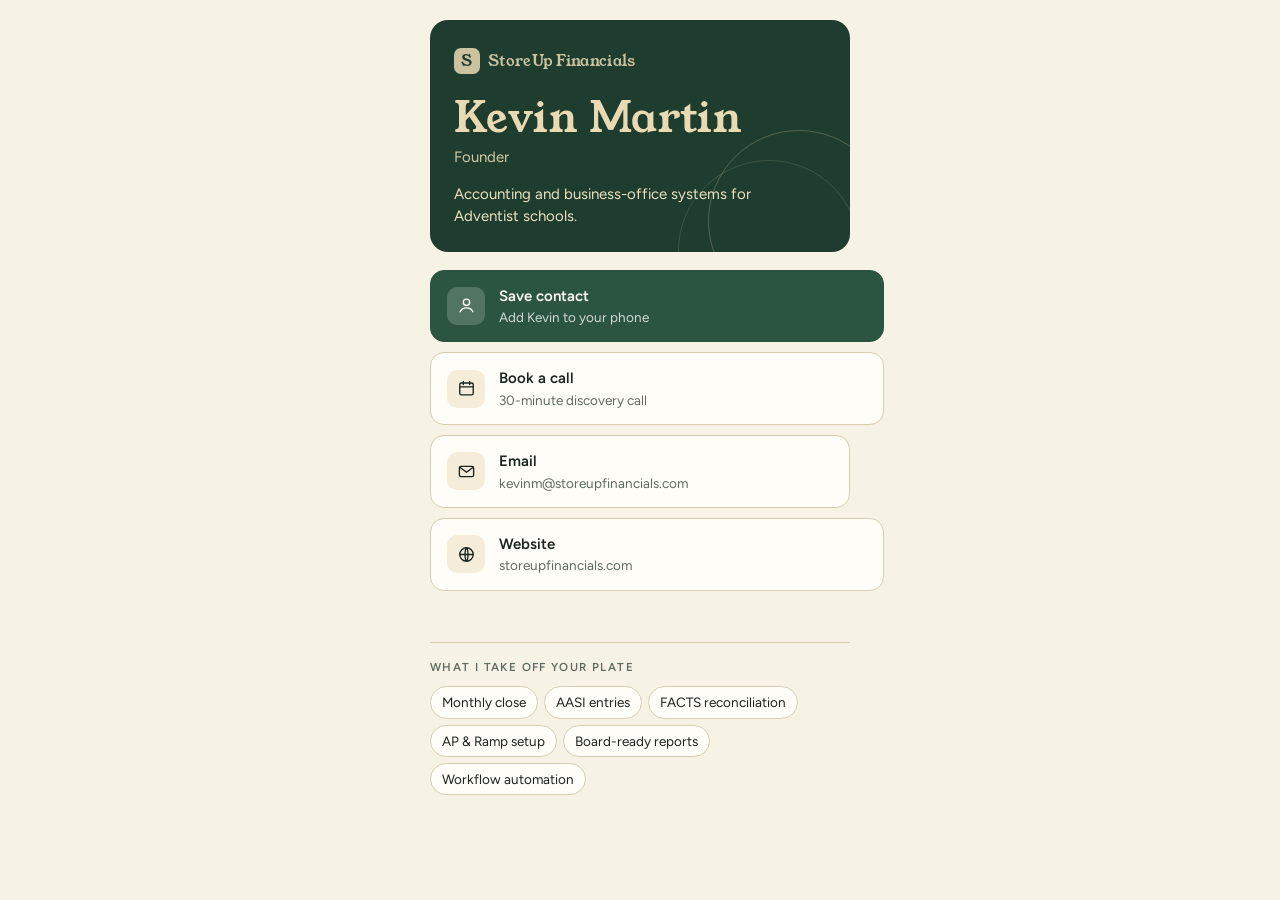
==== card/index.html @ 17e27238 "Add /card tap-card landing page and contact file Co-Authored-By: Claude Opus 5.5 <noreply@anthropic." ====
<!doctype html>
<html lang="en">
<head>
<meta charset="utf-8">
<meta name="viewport" content="width=device-width, initial-scale=1, viewport-fit=cover">
<link rel="icon" href="../favicon.svg" type="image/svg+xml">
<link rel="apple-touch-icon" href="../apple-touch-icon.png">
<title>Kevin Martin · StoreUp</title>
<meta name="claude:viewport-fit-sides" content="cover">
<meta name="description" content="Kevin Martin, Founder of StoreUp Financials — accounting and business-office systems for Adventist schools.">
<link rel="preconnect" href="https://fonts.googleapis.com">
<link rel="stylesheet" href="https://fonts.googleapis.com/css2?family=Young+Serif&family=Figtree:wght@400;500;600&display=swap">
<style>
body{margin:0}
/* Layout: a single tall "card" column — wheat ledger paper under a pine-green masthead, actions stacked thumb-first. */
:root{
  --pine:#1F3D2E; --pine-2:#2C5541; --wheat:#E9DAB4; --paper:#F7F2E6;
  --ink:#1B241F; --muted:#5E6B62; --line:#D8CDB1; --surface:#FFFDF7;
  --display:"Young Serif", Georgia, "Times New Roman", serif;
  --body:"Figtree", system-ui, -apple-system, "Segoe UI", sans-serif;
}
@media (prefers-color-scheme: dark){:root:not([data-theme="light"]){
  --pine:#16291F; --pine-2:#3E7259; --wheat:#D9C79A; --paper:#111814;
  --ink:#ECE6D6; --muted:#A3AE9F; --line:#2D3A32; --surface:#18221C; color-scheme:dark}}
:root[data-theme="dark"]{
  --pine:#16291F; --pine-2:#3E7259; --wheat:#D9C79A; --paper:#111814;
  --ink:#ECE6D6; --muted:#A3AE9F; --line:#2D3A32; --surface:#18221C; color-scheme:dark}

body{background:var(--paper);color:var(--ink);font-family:var(--body);font-size:16px;line-height:1.5;
  padding-left:max(16px, env(safe-area-inset-left, 0px));padding-right:max(16px, env(safe-area-inset-right, 0px));padding-block:20px 40px}
.wrap{max-width:420px;margin:0 auto;display:flex;flex-direction:column;gap:18px}

.mast{background:var(--pine);color:var(--wheat);border-radius:18px;padding:28px 24px 24px;position:relative;overflow:hidden}
.mast::after{content:"";position:absolute;inset:auto -40px -60px auto;width:180px;height:180px;border-radius:50%;
  border:1px solid color-mix(in srgb, var(--wheat) 25%, transparent)}
.mast::before{content:"";position:absolute;inset:auto -10px -90px auto;width:180px;height:180px;border-radius:50%;
  border:1px solid color-mix(in srgb, var(--wheat) 15%, transparent)}
.brand{font-family:var(--display);font-size:15px;letter-spacing:.02em;opacity:.85;display:flex;align-items:center;gap:8px}
.mark{width:26px;height:26px;border-radius:7px;background:var(--wheat);color:var(--pine);display:grid;place-items:center;font-family:var(--display);font-size:15px}
h1{font-family:var(--display);font-weight:400;font-size:clamp(34px,10vw,42px);line-height:1.05;margin:22px 0 6px;text-wrap:balance}
.role{font-size:15px;opacity:.9;margin:0}
.lede{margin:14px 0 0;font-size:15px;color:color-mix(in srgb, var(--wheat) 82%, white);max-width:32ch}

.actions{display:flex;flex-direction:column;gap:10px}
.btn{display:flex;align-items:center;gap:14px;text-decoration:none;color:var(--ink);background:var(--surface);
  border:1px solid var(--line);border-radius:14px;padding:14px 16px;font:inherit;cursor:pointer;text-align:left;width:100%}
.btn:focus-visible{outline:2px solid var(--pine-2);outline-offset:2px}
.btn:active{transform:scale(.99)}
.btn.primary{background:var(--pine-2);border-color:var(--pine-2);color:#FFFDF7}
.ico{width:38px;height:38px;flex:none;border-radius:10px;display:grid;place-items:center;background:color-mix(in srgb, var(--wheat) 45%, transparent)}
.primary .ico{background:color-mix(in srgb, #fff 18%, transparent)}
.ico svg{width:19px;height:19px;stroke:currentColor;fill:none;stroke-width:1.7;stroke-linecap:round;stroke-linejoin:round}
.t{min-width:0;display:flex;flex-direction:column}
.t b{font-weight:600;font-size:15px}
.t span{font-size:13.5px;color:var(--muted);overflow-wrap:anywhere}
.primary .t span{color:color-mix(in srgb, #fff 78%, transparent)}

.serve{border-top:1px solid var(--line);padding-top:16px}
.serve h2{font-size:11.5px;letter-spacing:.12em;text-transform:uppercase;color:var(--muted);font-weight:600;margin:0 0 10px}
.tags{display:flex;flex-wrap:wrap;gap:6px;margin:0;padding:0;list-style:none}
.tags li{font-size:13.5px;border:1px solid var(--line);border-radius:999px;padding:5px 11px;background:var(--surface)}
.foot{font-size:12.5px;color:var(--muted);text-align:center;margin-top:6px}
.toast{font-size:13px;color:var(--pine-2);min-height:1.2em;text-align:center}
@media (prefers-reduced-motion: reduce){.btn:active{transform:none}}
</style>
</head>
<body>

<div class="wrap">
  <header class="mast">
    <div class="brand"><span class="mark">S</span>StoreUp Financials</div>
    <h1>Kevin Martin</h1>
    <p class="role">Founder</p>
    <p class="lede">Accounting and business-office systems for Adventist schools.</p>
  </header>

  <nav class="actions" aria-label="Contact">
    <a class="btn primary" id="save" href="kevin-martin.vcf" download="Kevin Martin.vcf">
      <span class="ico"><svg viewBox="0 0 24 24"><circle cx="12" cy="8" r="4"/><path d="M4 20c1.5-4 5-5 8-5s6.5 1 8 5"/></svg></span>
      <span class="t"><b>Save contact</b><span>Add Kevin to your phone</span></span>
    </a>
    <a class="btn" href="https://calendly.com/kevinm-storeupfinancials" target="_blank" rel="noopener">
      <span class="ico"><svg viewBox="0 0 24 24"><rect x="3.5" y="5" width="17" height="15" rx="2"/><path d="M3.5 10h17M8 3v4M16 3v4"/></svg></span>
      <span class="t"><b>Book a call</b><span>30-minute discovery call</span></span>
    </a>
    <button class="btn" id="email" type="button">
      <span class="ico"><svg viewBox="0 0 24 24"><rect x="3" y="5.5" width="18" height="13" rx="2"/><path d="m4 7 8 6 8-6"/></svg></span>
      <span class="t"><b>Email</b><span>kevinm@storeupfinancials.com</span></span>
    </button>
    <a class="btn" href="https://storeupfinancials.com" target="_blank" rel="noopener">
      <span class="ico"><svg viewBox="0 0 24 24"><circle cx="12" cy="12" r="8.5"/><path d="M3.5 12h17M12 3.5c2.5 3 2.5 14 0 17M12 3.5c-2.5 3-2.5 14 0 17"/></svg></span>
      <span class="t"><b>Website</b><span>storeupfinancials.com</span></span>
    </a>
  </nav>
  <div class="toast" id="toast" role="status"></div>

  <section class="serve">
    <h2>What I take off your plate</h2>
    <ul class="tags">
      <li>Monthly close</li><li>AASI entries</li><li>FACTS reconciliation</li>
      <li>AP &amp; Ramp setup</li><li>Board-ready reports</li><li>Workflow automation</li>
    </ul>
  </section>

</div>

<script>
const addr = "kevinm@storeupfinancials.com";
document.getElementById("email").addEventListener("click", () => {
  const t = document.getElementById("toast");
  location.href = "mailto:" + addr;
  if (navigator.clipboard) {
    navigator.clipboard.writeText(addr).then(() => { t.textContent = "Email address copied"; })
      .catch(() => {});
  }
});
</script>
</body>
</html>
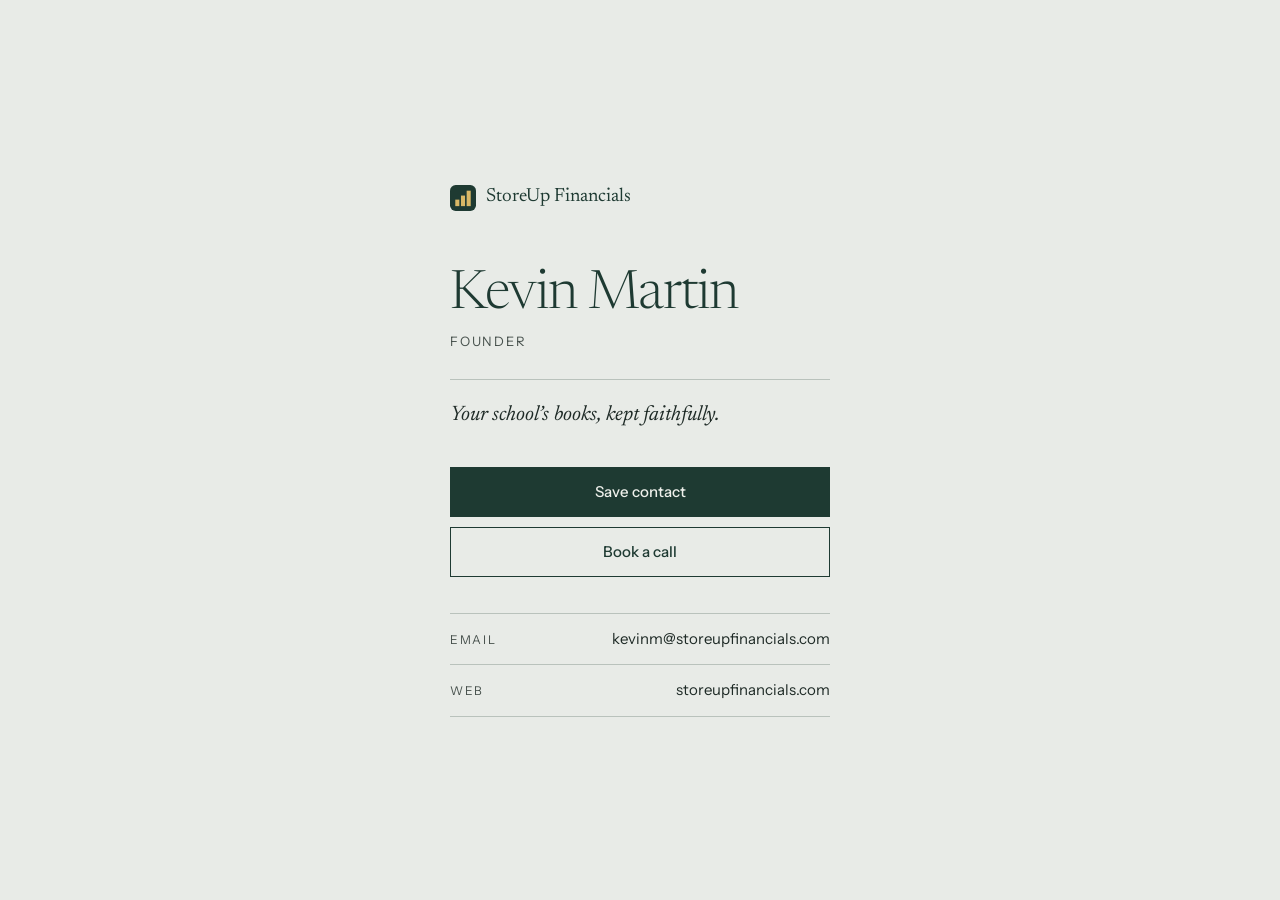
==== commit d4f11e25: "Redesign /card to match site brand; fix off-center layout Co-Authored-By: Claude Opus 5.5 <noreply@a" ====
--- a/card/index.html
+++ b/card/index.html
@@ -3,117 +3,83 @@
 <head>
 <meta charset="utf-8">
 <meta name="viewport" content="width=device-width, initial-scale=1, viewport-fit=cover">
+<title>Kevin Martin · StoreUp Financials</title>
+<meta name="description" content="Kevin Martin, Founder of StoreUp Financials. Accounting for Seventh-day Adventist K–12 schools.">
+<meta name="theme-color" content="#E8EBE7">
 <link rel="icon" href="../favicon.svg" type="image/svg+xml">
 <link rel="apple-touch-icon" href="../apple-touch-icon.png">
-<title>Kevin Martin · StoreUp</title>
-<meta name="claude:viewport-fit-sides" content="cover">
-<meta name="description" content="Kevin Martin, Founder of StoreUp Financials — accounting and business-office systems for Adventist schools.">
 <link rel="preconnect" href="https://fonts.googleapis.com">
-<link rel="stylesheet" href="https://fonts.googleapis.com/css2?family=Young+Serif&family=Figtree:wght@400;500;600&display=swap">
+<link rel="preconnect" href="https://fonts.gstatic.com" crossorigin>
+<link rel="stylesheet" href="https://fonts.googleapis.com/css2?family=Newsreader:ital,opsz,wght@0,6..72,300;0,6..72,400;1,6..72,400&family=Instrument+Sans:wght@400;500&display=swap">
 <style>
-body{margin:0}
-/* Layout: a single tall "card" column — wheat ledger paper under a pine-green masthead, actions stacked thumb-first. */
-:root{
-  --pine:#1F3D2E; --pine-2:#2C5541; --wheat:#E9DAB4; --paper:#F7F2E6;
-  --ink:#1B241F; --muted:#5E6B62; --line:#D8CDB1; --surface:#FFFDF7;
-  --display:"Young Serif", Georgia, "Times New Roman", serif;
-  --body:"Figtree", system-ui, -apple-system, "Segoe UI", sans-serif;
-}
-@media (prefers-color-scheme: dark){:root:not([data-theme="light"]){
-  --pine:#16291F; --pine-2:#3E7259; --wheat:#D9C79A; --paper:#111814;
-  --ink:#ECE6D6; --muted:#A3AE9F; --line:#2D3A32; --surface:#18221C; color-scheme:dark}}
-:root[data-theme="dark"]{
-  --pine:#16291F; --pine-2:#3E7259; --wheat:#D9C79A; --paper:#111814;
-  --ink:#ECE6D6; --muted:#A3AE9F; --line:#2D3A32; --surface:#18221C; color-scheme:dark}
+  :root {
+    --ground: #E8EBE7; --pine: #1E3A32; --pine-soft: #3E6B5D; --wheat: #D9B866;
+    --ink: #1E2A26; --muted: #46504C; --rule: #B9C2BC; --on-pine: #EEF0EB;
+    --serif: 'Newsreader', Georgia, serif;
+    --sans: 'Instrument Sans', system-ui, -apple-system, sans-serif;
+    color-scheme: light;
+  }
+  *, *::before, *::after { box-sizing: border-box; }
+  html, body { margin: 0; }
+  body {
+    min-height: 100svh;
+    display: flex; justify-content: center; align-items: center;
+    background: var(--ground); color: var(--ink);
+    font: 16px/1.5 var(--sans);
+    padding-block: calc(40px + env(safe-area-inset-top, 0px)) calc(40px + env(safe-area-inset-bottom, 0px));
+    padding-left: max(24px, env(safe-area-inset-left, 0px));
+    padding-right: max(24px, env(safe-area-inset-right, 0px));
+    -webkit-font-smoothing: antialiased;
+  }
+  main { width: 100%; max-width: 380px; }
 
-body{background:var(--paper);color:var(--ink);font-family:var(--body);font-size:16px;line-height:1.5;
-  padding-left:max(16px, env(safe-area-inset-left, 0px));padding-right:max(16px, env(safe-area-inset-right, 0px));padding-block:20px 40px}
-.wrap{max-width:420px;margin:0 auto;display:flex;flex-direction:column;gap:18px}
+  .brand { display: flex; align-items: center; gap: 10px; font-family: var(--serif); font-size: 19px; color: var(--pine); text-decoration: none; }
+  .brand svg { width: 26px; height: 26px; flex: none; }
 
-.mast{background:var(--pine);color:var(--wheat);border-radius:18px;padding:28px 24px 24px;position:relative;overflow:hidden}
-.mast::after{content:"";position:absolute;inset:auto -40px -60px auto;width:180px;height:180px;border-radius:50%;
-  border:1px solid color-mix(in srgb, var(--wheat) 25%, transparent)}
-.mast::before{content:"";position:absolute;inset:auto -10px -90px auto;width:180px;height:180px;border-radius:50%;
-  border:1px solid color-mix(in srgb, var(--wheat) 15%, transparent)}
-.brand{font-family:var(--display);font-size:15px;letter-spacing:.02em;opacity:.85;display:flex;align-items:center;gap:8px}
-.mark{width:26px;height:26px;border-radius:7px;background:var(--wheat);color:var(--pine);display:grid;place-items:center;font-family:var(--display);font-size:15px}
-h1{font-family:var(--display);font-weight:400;font-size:clamp(34px,10vw,42px);line-height:1.05;margin:22px 0 6px;text-wrap:balance}
-.role{font-size:15px;opacity:.9;margin:0}
-.lede{margin:14px 0 0;font-size:15px;color:color-mix(in srgb, var(--wheat) 82%, white);max-width:32ch}
+  .name { font-family: var(--serif); font-weight: 300; color: var(--pine);
+    font-size: 54px; line-height: 1; letter-spacing: -0.02em; margin: 56px 0 10px; }
+  .title { margin: 0; font-size: 13px; letter-spacing: .14em; text-transform: uppercase; color: var(--muted); }
+  .line { font-family: var(--serif); font-style: italic; font-size: 21px; line-height: 1.35; color: var(--ink);
+    margin: 28px 0 0; padding-top: 22px; border-top: 1px solid var(--rule); }
 
-.actions{display:flex;flex-direction:column;gap:10px}
-.btn{display:flex;align-items:center;gap:14px;text-decoration:none;color:var(--ink);background:var(--surface);
-  border:1px solid var(--line);border-radius:14px;padding:14px 16px;font:inherit;cursor:pointer;text-align:left;width:100%}
-.btn:focus-visible{outline:2px solid var(--pine-2);outline-offset:2px}
-.btn:active{transform:scale(.99)}
-.btn.primary{background:var(--pine-2);border-color:var(--pine-2);color:#FFFDF7}
-.ico{width:38px;height:38px;flex:none;border-radius:10px;display:grid;place-items:center;background:color-mix(in srgb, var(--wheat) 45%, transparent)}
-.primary .ico{background:color-mix(in srgb, #fff 18%, transparent)}
-.ico svg{width:19px;height:19px;stroke:currentColor;fill:none;stroke-width:1.7;stroke-linecap:round;stroke-linejoin:round}
-.t{min-width:0;display:flex;flex-direction:column}
-.t b{font-weight:600;font-size:15px}
-.t span{font-size:13.5px;color:var(--muted);overflow-wrap:anywhere}
-.primary .t span{color:color-mix(in srgb, #fff 78%, transparent)}
+  .actions { display: grid; gap: 10px; margin-top: 36px; }
+  .btn { display: block; text-align: center; padding: 15px 20px; font: 500 15px/1.2 var(--sans);
+    text-decoration: none; border: 1px solid var(--pine); color: var(--pine); background: transparent; }
+  .btn-solid { background: var(--pine); color: var(--on-pine); }
+  .btn:hover { background: var(--pine-soft); border-color: var(--pine-soft); color: var(--on-pine); }
+  .btn:focus-visible, .row:focus-visible { outline: 2px solid var(--wheat); outline-offset: 3px; }
 
-.serve{border-top:1px solid var(--line);padding-top:16px}
-.serve h2{font-size:11.5px;letter-spacing:.12em;text-transform:uppercase;color:var(--muted);font-weight:600;margin:0 0 10px}
-.tags{display:flex;flex-wrap:wrap;gap:6px;margin:0;padding:0;list-style:none}
-.tags li{font-size:13.5px;border:1px solid var(--line);border-radius:999px;padding:5px 11px;background:var(--surface)}
-.foot{font-size:12.5px;color:var(--muted);text-align:center;margin-top:6px}
-.toast{font-size:13px;color:var(--pine-2);min-height:1.2em;text-align:center}
-@media (prefers-reduced-motion: reduce){.btn:active{transform:none}}
+  .list { margin: 36px 0 0; }
+  .row { display: flex; justify-content: space-between; align-items: baseline; gap: 16px;
+    padding: 14px 0; border-top: 1px solid var(--rule); color: inherit; text-decoration: none; }
+  .row:last-child { border-bottom: 1px solid var(--rule); }
+  .k { font-size: 12px; letter-spacing: .14em; text-transform: uppercase; color: var(--muted); flex: none; }
+  .v { margin: 0; font-size: 15px; text-align: right; min-width: 0; overflow-wrap: anywhere; }
+
 </style>
 </head>
 <body>
+<main>
+  <a class="brand" href="https://storeupfinancials.com">
+    <svg viewBox="0 0 64 64" aria-hidden="true"><rect width="64" height="64" rx="14" fill="#1E3A32"/><rect x="13" y="36" width="10" height="16" fill="#D9B866"/><rect x="27" y="26" width="10" height="26" fill="#D9B866"/><rect x="41" y="14" width="10" height="38" fill="#D9B866"/></svg>
+    StoreUp Financials
+  </a>
 
-<div class="wrap">
-  <header class="mast">
-    <div class="brand"><span class="mark">S</span>StoreUp Financials</div>
-    <h1>Kevin Martin</h1>
-    <p class="role">Founder</p>
-    <p class="lede">Accounting and business-office systems for Adventist schools.</p>
-  </header>
+  <h1 class="name">Kevin Martin</h1>
+  <p class="title">Founder</p>
 
-  <nav class="actions" aria-label="Contact">
-    <a class="btn primary" id="save" href="kevin-martin.vcf" download="Kevin Martin.vcf">
-      <span class="ico"><svg viewBox="0 0 24 24"><circle cx="12" cy="8" r="4"/><path d="M4 20c1.5-4 5-5 8-5s6.5 1 8 5"/></svg></span>
-      <span class="t"><b>Save contact</b><span>Add Kevin to your phone</span></span>
-    </a>
-    <a class="btn" href="https://calendly.com/kevinm-storeupfinancials" target="_blank" rel="noopener">
-      <span class="ico"><svg viewBox="0 0 24 24"><rect x="3.5" y="5" width="17" height="15" rx="2"/><path d="M3.5 10h17M8 3v4M16 3v4"/></svg></span>
-      <span class="t"><b>Book a call</b><span>30-minute discovery call</span></span>
-    </a>
-    <button class="btn" id="email" type="button">
-      <span class="ico"><svg viewBox="0 0 24 24"><rect x="3" y="5.5" width="18" height="13" rx="2"/><path d="m4 7 8 6 8-6"/></svg></span>
-      <span class="t"><b>Email</b><span>kevinm@storeupfinancials.com</span></span>
-    </button>
-    <a class="btn" href="https://storeupfinancials.com" target="_blank" rel="noopener">
-      <span class="ico"><svg viewBox="0 0 24 24"><circle cx="12" cy="12" r="8.5"/><path d="M3.5 12h17M12 3.5c2.5 3 2.5 14 0 17M12 3.5c-2.5 3-2.5 14 0 17"/></svg></span>
-      <span class="t"><b>Website</b><span>storeupfinancials.com</span></span>
-    </a>
-  </nav>
-  <div class="toast" id="toast" role="status"></div>
+  <p class="line">Your school’s books, kept faithfully.</p>
 
-  <section class="serve">
-    <h2>What I take off your plate</h2>
-    <ul class="tags">
-      <li>Monthly close</li><li>AASI entries</li><li>FACTS reconciliation</li>
-      <li>AP &amp; Ramp setup</li><li>Board-ready reports</li><li>Workflow automation</li>
-    </ul>
-  </section>
+  <div class="actions">
+    <a class="btn btn-solid" href="kevin-martin.vcf">Save contact</a>
+    <a class="btn" href="https://calendly.com/kevinm-storeupfinancials">Book a call</a>
+  </div>
 
-</div>
+  <div class="list">
+    <a class="row" href="mailto:kevinm@storeupfinancials.com"><span class="k">Email</span><span class="v">kevinm@storeupfinancials.com</span></a>
+    <a class="row" href="https://storeupfinancials.com"><span class="k">Web</span><span class="v">storeupfinancials.com</span></a>
+  </div>
 
-<script>
-const addr = "kevinm@storeupfinancials.com";
-document.getElementById("email").addEventListener("click", () => {
-  const t = document.getElementById("toast");
-  location.href = "mailto:" + addr;
-  if (navigator.clipboard) {
-    navigator.clipboard.writeText(addr).then(() => { t.textContent = "Email address copied"; })
-      .catch(() => {});
-  }
-});
-</script>
+</main>
 </body>
 </html>
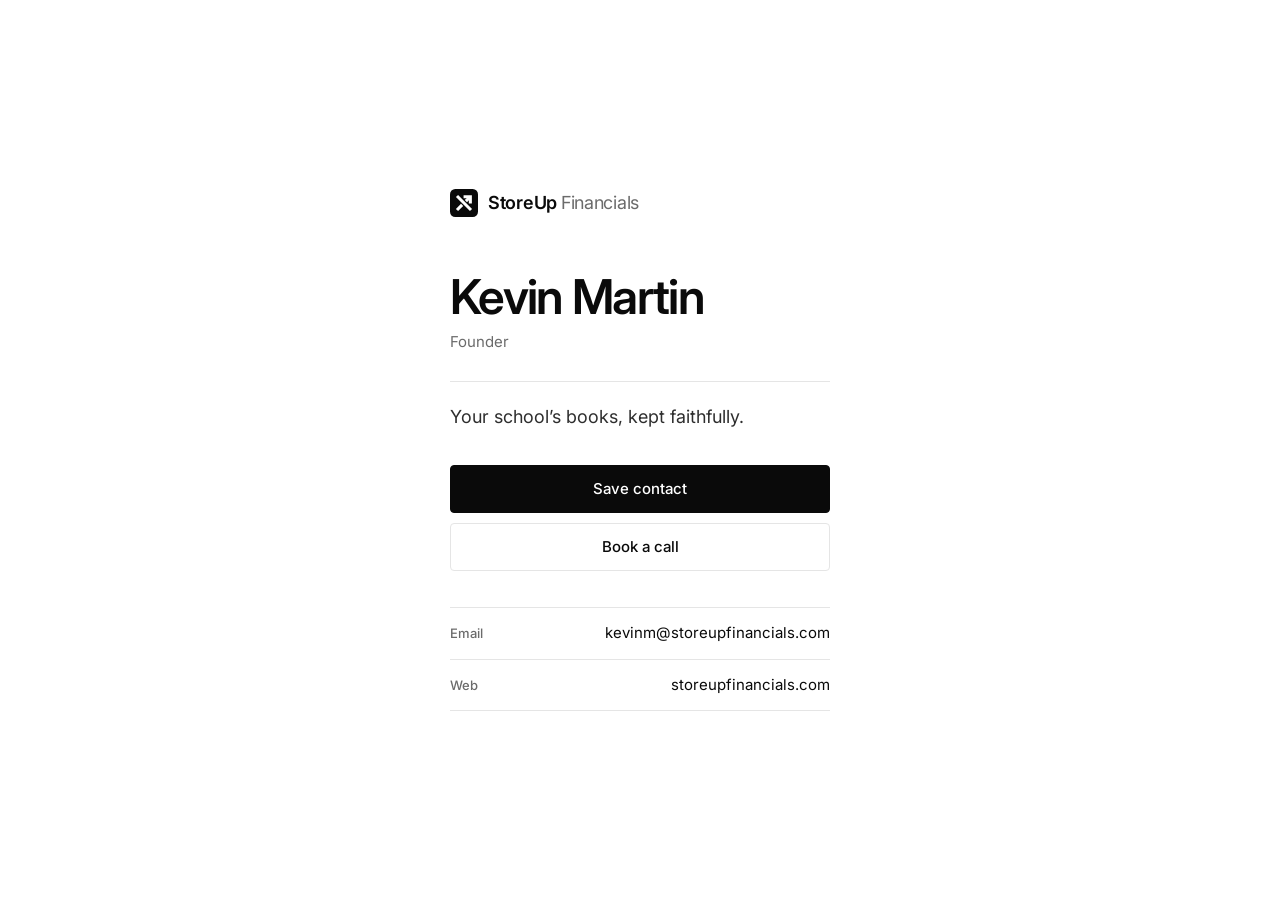
==== commit 2fb411e3: "Rebrand site to Mono + Signal Move every page from the pine and wheat serif look to the new brand: w" ====
--- a/card/index.html
+++ b/card/index.html
@@ -5,18 +5,23 @@
 <meta name="viewport" content="width=device-width, initial-scale=1, viewport-fit=cover">
 <title>Kevin Martin · StoreUp Financials</title>
 <meta name="description" content="Kevin Martin, Founder of StoreUp Financials. Accounting for Seventh-day Adventist K–12 schools.">
-<meta name="theme-color" content="#E8EBE7">
+<meta name="theme-color" content="#FFFFFF">
+<meta property="og:type" content="profile">
+<meta property="og:url" content="https://storeupfinancials.com/card/">
+<meta property="og:title" content="Kevin Martin · StoreUp Financials">
+<meta property="og:description" content="Founder of StoreUp Financials. Accounting for Seventh-day Adventist K–12 schools.">
+<meta property="og:image" content="https://storeupfinancials.com/og-image.png">
+<meta name="twitter:card" content="summary_large_image">
 <link rel="icon" href="../favicon.svg" type="image/svg+xml">
 <link rel="apple-touch-icon" href="../apple-touch-icon.png">
 <link rel="preconnect" href="https://fonts.googleapis.com">
 <link rel="preconnect" href="https://fonts.gstatic.com" crossorigin>
-<link rel="stylesheet" href="https://fonts.googleapis.com/css2?family=Newsreader:ital,opsz,wght@0,6..72,300;0,6..72,400;1,6..72,400&family=Instrument+Sans:wght@400;500&display=swap">
+<link rel="stylesheet" href="https://fonts.googleapis.com/css2?family=Inter:wght@400;500;600&display=swap">
 <style>
   :root {
-    --ground: #E8EBE7; --pine: #1E3A32; --pine-soft: #3E6B5D; --wheat: #D9B866;
-    --ink: #1E2A26; --muted: #46504C; --rule: #B9C2BC; --on-pine: #EEF0EB;
-    --serif: 'Newsreader', Georgia, serif;
-    --sans: 'Instrument Sans', system-ui, -apple-system, sans-serif;
+    --paper: #FFFFFF; --subtle: #F5F5F5; --ink: #0A0A0A; --ink-2: #2E2E2E; --muted: #6B6B6B;
+    --line: #E5E5E5; --signal: #12B76A;
+    --sans: "Inter", system-ui, -apple-system, sans-serif;
     color-scheme: light;
   }
   *, *::before, *::after { box-sizing: border-box; }
@@ -24,7 +29,7 @@
   body {
     min-height: 100svh;
     display: flex; justify-content: center; align-items: center;
-    background: var(--ground); color: var(--ink);
+    background: var(--paper); color: var(--ink);
     font: 16px/1.5 var(--sans);
     padding-block: calc(40px + env(safe-area-inset-top, 0px)) calc(40px + env(safe-area-inset-bottom, 0px));
     padding-left: max(24px, env(safe-area-inset-left, 0px));
@@ -33,36 +38,37 @@
   }
   main { width: 100%; max-width: 380px; }
 
-  .brand { display: flex; align-items: center; gap: 10px; font-family: var(--serif); font-size: 19px; color: var(--pine); text-decoration: none; }
-  .brand svg { width: 26px; height: 26px; flex: none; }
+  .brand { display: flex; align-items: center; gap: 10px; font-size: 18px; font-weight: 600; letter-spacing: -0.015em; color: var(--ink); text-decoration: none; }
+  .brand svg { width: 28px; height: 28px; flex: none; }
+  .brand .wm span { font-weight: 400; color: var(--muted); }
 
-  .name { font-family: var(--serif); font-weight: 300; color: var(--pine);
-    font-size: 54px; line-height: 1; letter-spacing: -0.02em; margin: 56px 0 10px; }
-  .title { margin: 0; font-size: 13px; letter-spacing: .14em; text-transform: uppercase; color: var(--muted); }
-  .line { font-family: var(--serif); font-style: italic; font-size: 21px; line-height: 1.35; color: var(--ink);
-    margin: 28px 0 0; padding-top: 22px; border-top: 1px solid var(--rule); }
+  .name { font-weight: 600; font-size: 48px; line-height: 1; letter-spacing: -0.035em; margin: 56px 0 10px; }
+  .title { margin: 0; font-size: 15px; color: var(--muted); }
+  .line { font-size: 18px; line-height: 1.4; color: var(--ink-2);
+    margin: 28px 0 0; padding-top: 22px; border-top: 1px solid var(--line); }
 
   .actions { display: grid; gap: 10px; margin-top: 36px; }
-  .btn { display: block; text-align: center; padding: 15px 20px; font: 500 15px/1.2 var(--sans);
-    text-decoration: none; border: 1px solid var(--pine); color: var(--pine); background: transparent; }
-  .btn-solid { background: var(--pine); color: var(--on-pine); }
-  .btn:hover { background: var(--pine-soft); border-color: var(--pine-soft); color: var(--on-pine); }
-  .btn:focus-visible, .row:focus-visible { outline: 2px solid var(--wheat); outline-offset: 3px; }
+  .btn { display: block; text-align: center; padding: 14px 20px; font: 500 15px/1.2 var(--sans);
+    text-decoration: none; border: 1px solid var(--line); border-radius: 4px; color: var(--ink); background: var(--paper); }
+  .btn:hover { background: var(--subtle); }
+  .btn-solid { background: var(--ink); border-color: var(--ink); color: var(--paper); }
+  .btn-solid:hover { background: var(--ink-2); border-color: var(--ink-2); }
+  .btn:focus-visible, .row:focus-visible { outline: 2px solid var(--signal); outline-offset: 3px; }
 
   .list { margin: 36px 0 0; }
   .row { display: flex; justify-content: space-between; align-items: baseline; gap: 16px;
-    padding: 14px 0; border-top: 1px solid var(--rule); color: inherit; text-decoration: none; }
-  .row:last-child { border-bottom: 1px solid var(--rule); }
-  .k { font-size: 12px; letter-spacing: .14em; text-transform: uppercase; color: var(--muted); flex: none; }
+    padding: 14px 0; border-top: 1px solid var(--line); color: inherit; text-decoration: none; }
+  .row:last-child { border-bottom: 1px solid var(--line); }
+  .k { font-size: 13px; font-weight: 500; color: var(--muted); flex: none; }
   .v { margin: 0; font-size: 15px; text-align: right; min-width: 0; overflow-wrap: anywhere; }
-
 </style>
+<script data-goatcounter="https://storeupfinancials.goatcounter.com/count" async src="//gc.zgo.at/count.js"></script>
 </head>
 <body>
 <main>
   <a class="brand" href="https://storeupfinancials.com">
-    <svg viewBox="0 0 64 64" aria-hidden="true"><rect width="64" height="64" rx="14" fill="#1E3A32"/><rect x="13" y="36" width="10" height="16" fill="#D9B866"/><rect x="27" y="26" width="10" height="26" fill="#D9B866"/><rect x="41" y="14" width="10" height="38" fill="#D9B866"/></svg>
-    StoreUp Financials
+    <svg viewBox="0 0 64 64" aria-hidden="true"><rect width="64" height="64" rx="12" fill="#0A0A0A"/><g fill="none" stroke="#FFFFFF" stroke-width="7" stroke-linejoin="miter"><path d="M16 16 L48 48"/><path d="M16 48 L27.7 36.3 M36.3 27.7 L46 18"/><path d="M31 17.5 H46.5 V33"/></g></svg>
+    <span class="wm">StoreUp <span>Financials</span></span>
   </a>
 
   <h1 class="name">Kevin Martin</h1>
@@ -71,8 +77,8 @@
   <p class="line">Your school’s books, kept faithfully.</p>
 
   <div class="actions">
-    <a class="btn btn-solid" href="kevin-martin.vcf">Save contact</a>
-    <a class="btn" href="https://calendly.com/kevinm-storeupfinancials">Book a call</a>
+    <a class="btn btn-solid" href="kevin-martin.vcf" data-goatcounter-click="card-save-contact">Save contact</a>
+    <a class="btn" href="https://calendly.com/kevinm-storeupfinancials" data-goatcounter-click="card-book-call">Book a call</a>
   </div>
 
   <div class="list">
